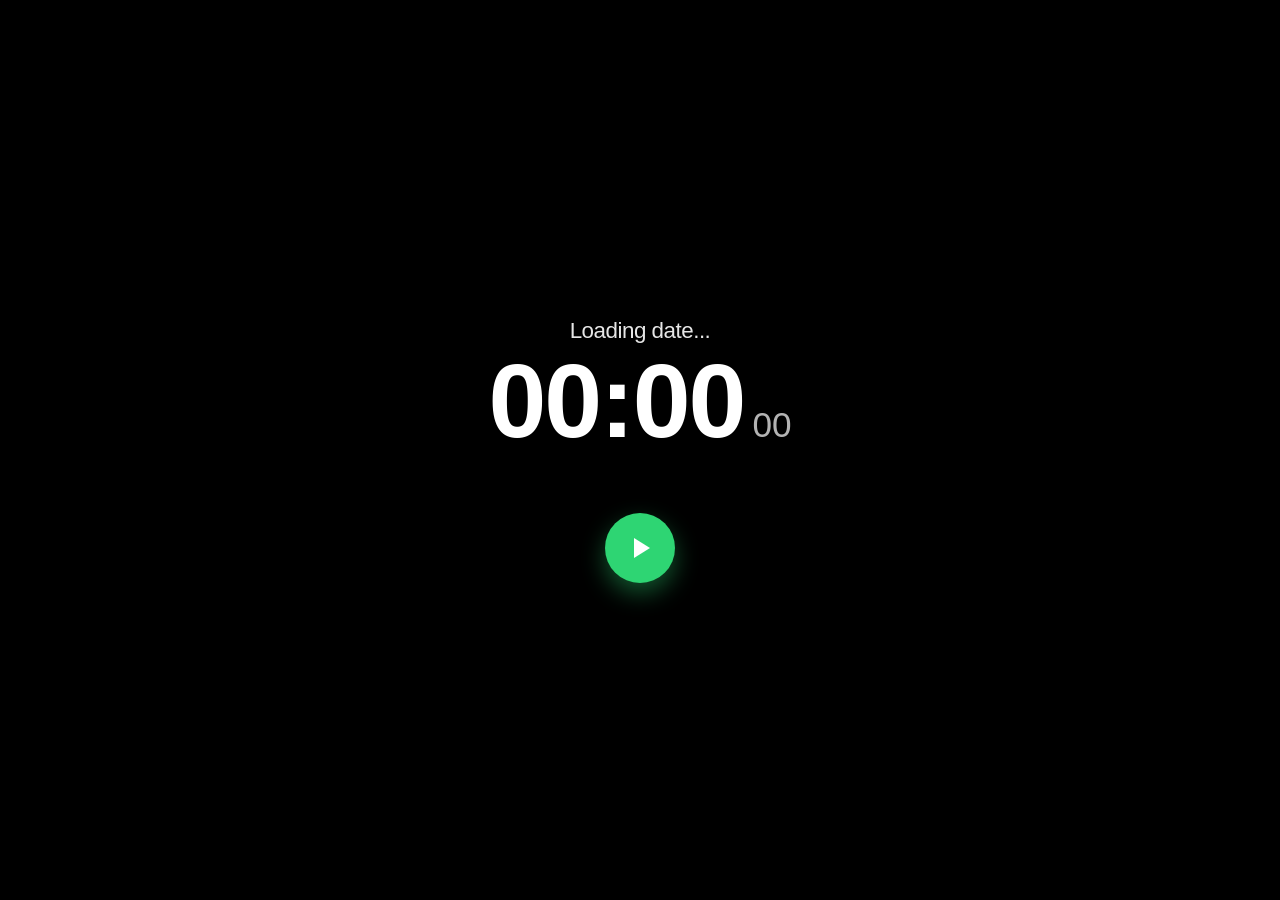
==== index.html @ 95bc3f09 "https://github.com/uprisen1/dynamic-clock.git" ====
<!DOCTYPE html>
<html lang="en">
<head>
    <meta charset="UTF-8">
    <meta name="viewport" content="width=device-width, initial-scale=1.0">
    <title>iPhone Lockscreen Clock</title>
    <link rel="stylesheet" href="style.css">
</head>
<body>

    <div class="lockscreen-container">
        <!-- Date at the top, just like iOS -->
        <div id="date">Loading date...</div>
        
        <!-- Time container with split units for sizing -->
        <div class="clock-wrapper">
            <span id="time-main">00:00</span>
            <span id="time-seconds">00</span>
        </div>

        <!-- Dynamic Action Button -->
        <button id="music-btn" class="play-button" aria-label="Play Theme"></button>
    </div>

    <!-- Background Audio (Using a reliable open-source midi/audio stream URL) -->
    <audio id="theme-song" src="https://www.soundhelix.com/examples/mp3/SoundHelix-Song-1.mp3" loop></audio>

    <script src="script.js"></script>
</body>
</html>
---- style.css ----
/* Reset and True Black Setup */
* {
    margin: 0;
    padding: 0;
    box-sizing: border-box;
    -webkit-font-smoothing: antialiased;
}

body {
    background-color: #000000; /* True Black */
    font-family: -apple-system, BlinkMacSystemFont, "Segoe UI", Roboto, Helvetica, Arial, sans-serif;
    display: flex;
    justify-content: center;
    align-items: center;
    height: 100vh;
    overflow: hidden;
    color: #ffffff;
}

/* Container simulating a clean screen overlay */
.lockscreen-container {
    display: flex;
    flex-direction: column;
    align-items: center;
    text-align: center;
    width: 100%;
    max-width: 450px;
    padding: 20px;
}

/* iOS Style Date */
#date {
    font-size: 1.4rem;
    font-weight: 500;
    letter-spacing: -0.5px;
    color: #ffffff;
    margin-bottom: 5px;
    opacity: 0.9;
}

/* Massive Clock Wrapper */
.clock-wrapper {
    display: flex;
    align-items: baseline; /* Keeps the smaller seconds aligned to the bottom text line */
    justify-content: center;
    margin-bottom: 60px;
}

/* Huge Hour & Minute Font */
#time-main {
    font-size: 6.5rem;
    font-weight: 700;
    letter-spacing: -2px;
    line-height: 1;
}

/* Smaller Seconds Font */
#time-seconds {
    font-size: 2.2rem;
    font-weight: 400;
    margin-left: 8px;
    opacity: 0.7; /* Slightly faded out for visual hierarchy */
}

/* Round Green iOS Style Interactive Button */
.play-button {
    width: 70px;
    height: 70px;
    border-radius: 50%;
    background-color: #2ed573; /* Vibrant iOS Green */
    border: none;
    cursor: pointer;
    position: relative;
    box-shadow: 0 10px 25px rgba(46, 213, 115, 0.4);
    transition: transform 0.2s ease, background-color 0.2s ease;
    display: flex;
    align-items: center;
    justify-content: center;
}

.play-button:hover {
    transform: scale(1.05);
    background-color: #26af5f;
}

.play-button:active {
    transform: scale(0.95);
}

/* CSS Play Icon Triangle */
.play-button::before {
    content: '';
    display: block;
    width: 0;
    height: 0;
    border-top: 10px solid transparent;
    border-bottom: 10px solid transparent;
    border-left: 16px solid #ffffff;
    margin-left: 4px;
    transition: all 0.2s ease;
}

/* CSS Pause Icon (Swaps smoothly when playing) */
.play-button.playing::before {
    border-top: none;
    border-bottom: none;
    border-left: none;
    width: 14px;
    height: 18px;
    border-left: 5px solid #ffffff;
    border-right: 5px solid #ffffff;
    margin-left: 0;
}
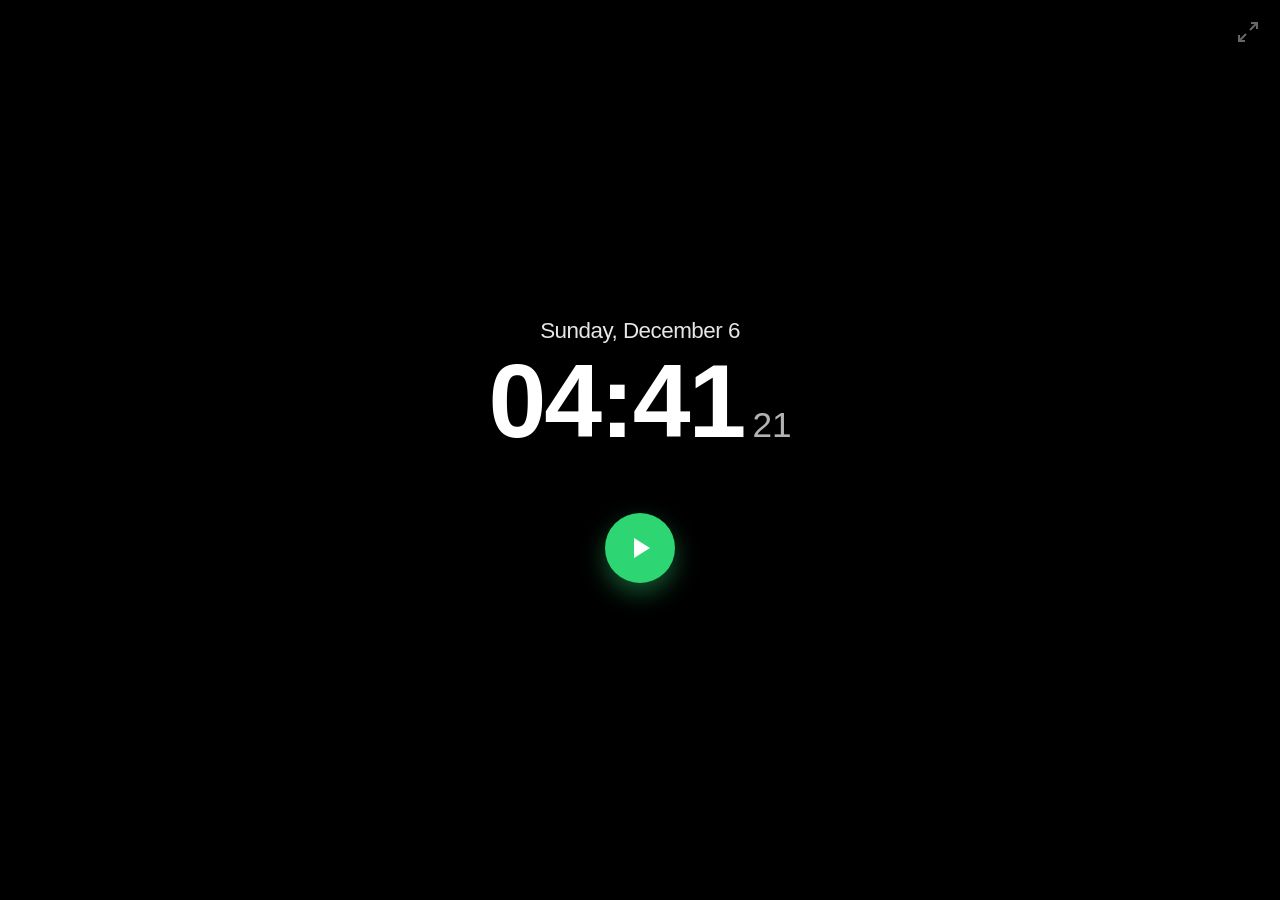
==== commit cc772b50: "added fullscreen feature" ====
--- a/index.html
+++ b/index.html
@@ -8,22 +8,24 @@
 </head>
 <body>
 
+    <button id="fullscreen-btn" aria-label="Toggle Fullscreen">
+        <svg viewBox="0 0 24 24" fill="none" stroke="currentColor" stroke-width="2">
+            <path d="M15 3h6v6M9 21H3v-6M21 3l-7 7M3 21l7-7"/>
+        </svg>
+    </button>
+
     <div class="lockscreen-container">
-        <!-- Date at the top, just like iOS -->
         <div id="date">Loading date...</div>
         
-        <!-- Time container with split units for sizing -->
         <div class="clock-wrapper">
             <span id="time-main">00:00</span>
             <span id="time-seconds">00</span>
         </div>
 
-        <!-- Dynamic Action Button -->
         <button id="music-btn" class="play-button" aria-label="Play Theme"></button>
     </div>
 
-    <!-- Background Audio (Using a reliable open-source midi/audio stream URL) -->
-    <audio id="theme-song" src="https://www.soundhelix.com/examples/mp3/SoundHelix-Song-1.mp3" loop></audio>
+    <audio id="theme-song" src="pirates.mp3" loop></audio>
 
     <script src="script.js"></script>
 </body>
--- a/style.css
+++ b/style.css
@@ -17,6 +17,32 @@
     color: #ffffff;
 }
 
+/* Tiny Fullscreen Button in Top Right Corner */
+#fullscreen-btn {
+    position: absolute;
+    top: 20px;
+    right: 20px;
+    background: transparent;
+    border: none;
+    color: #ffffff;
+    opacity: 0.4; /* Faded out so it doesn't distract */
+    cursor: pointer;
+    width: 24px;
+    height: 24px;
+    transition: opacity 0.2s ease, transform 0.2s ease;
+    z-index: 10;
+}
+
+#fullscreen-btn:hover {
+    opacity: 0.9;
+    transform: scale(1.1);
+}
+
+#fullscreen-btn svg {
+    width: 100%;
+    height: 100%;
+}
+
 /* Container simulating a clean screen overlay */
 .lockscreen-container {
     display: flex;
@@ -26,6 +52,7 @@
     width: 100%;
     max-width: 450px;
     padding: 20px;
+    user-select: none; /* Prevents text highlighting accidentally */
 }
 
 /* iOS Style Date */
@@ -41,7 +68,7 @@
 /* Massive Clock Wrapper */
 .clock-wrapper {
     display: flex;
-    align-items: baseline; /* Keeps the smaller seconds aligned to the bottom text line */
+    align-items: baseline;
     justify-content: center;
     margin-bottom: 60px;
 }
@@ -59,7 +86,7 @@
     font-size: 2.2rem;
     font-weight: 400;
     margin-left: 8px;
-    opacity: 0.7; /* Slightly faded out for visual hierarchy */
+    opacity: 0.7;
 }
 
 /* Round Green iOS Style Interactive Button */
@@ -67,7 +94,7 @@
     width: 70px;
     height: 70px;
     border-radius: 50%;
-    background-color: #2ed573; /* Vibrant iOS Green */
+    background-color: #2ed573;
     border: none;
     cursor: pointer;
     position: relative;
@@ -100,7 +127,7 @@
     transition: all 0.2s ease;
 }
 
-/* CSS Pause Icon (Swaps smoothly when playing) */
+/* CSS Pause Icon */
 .play-button.playing::before {
     border-top: none;
     border-bottom: none;
